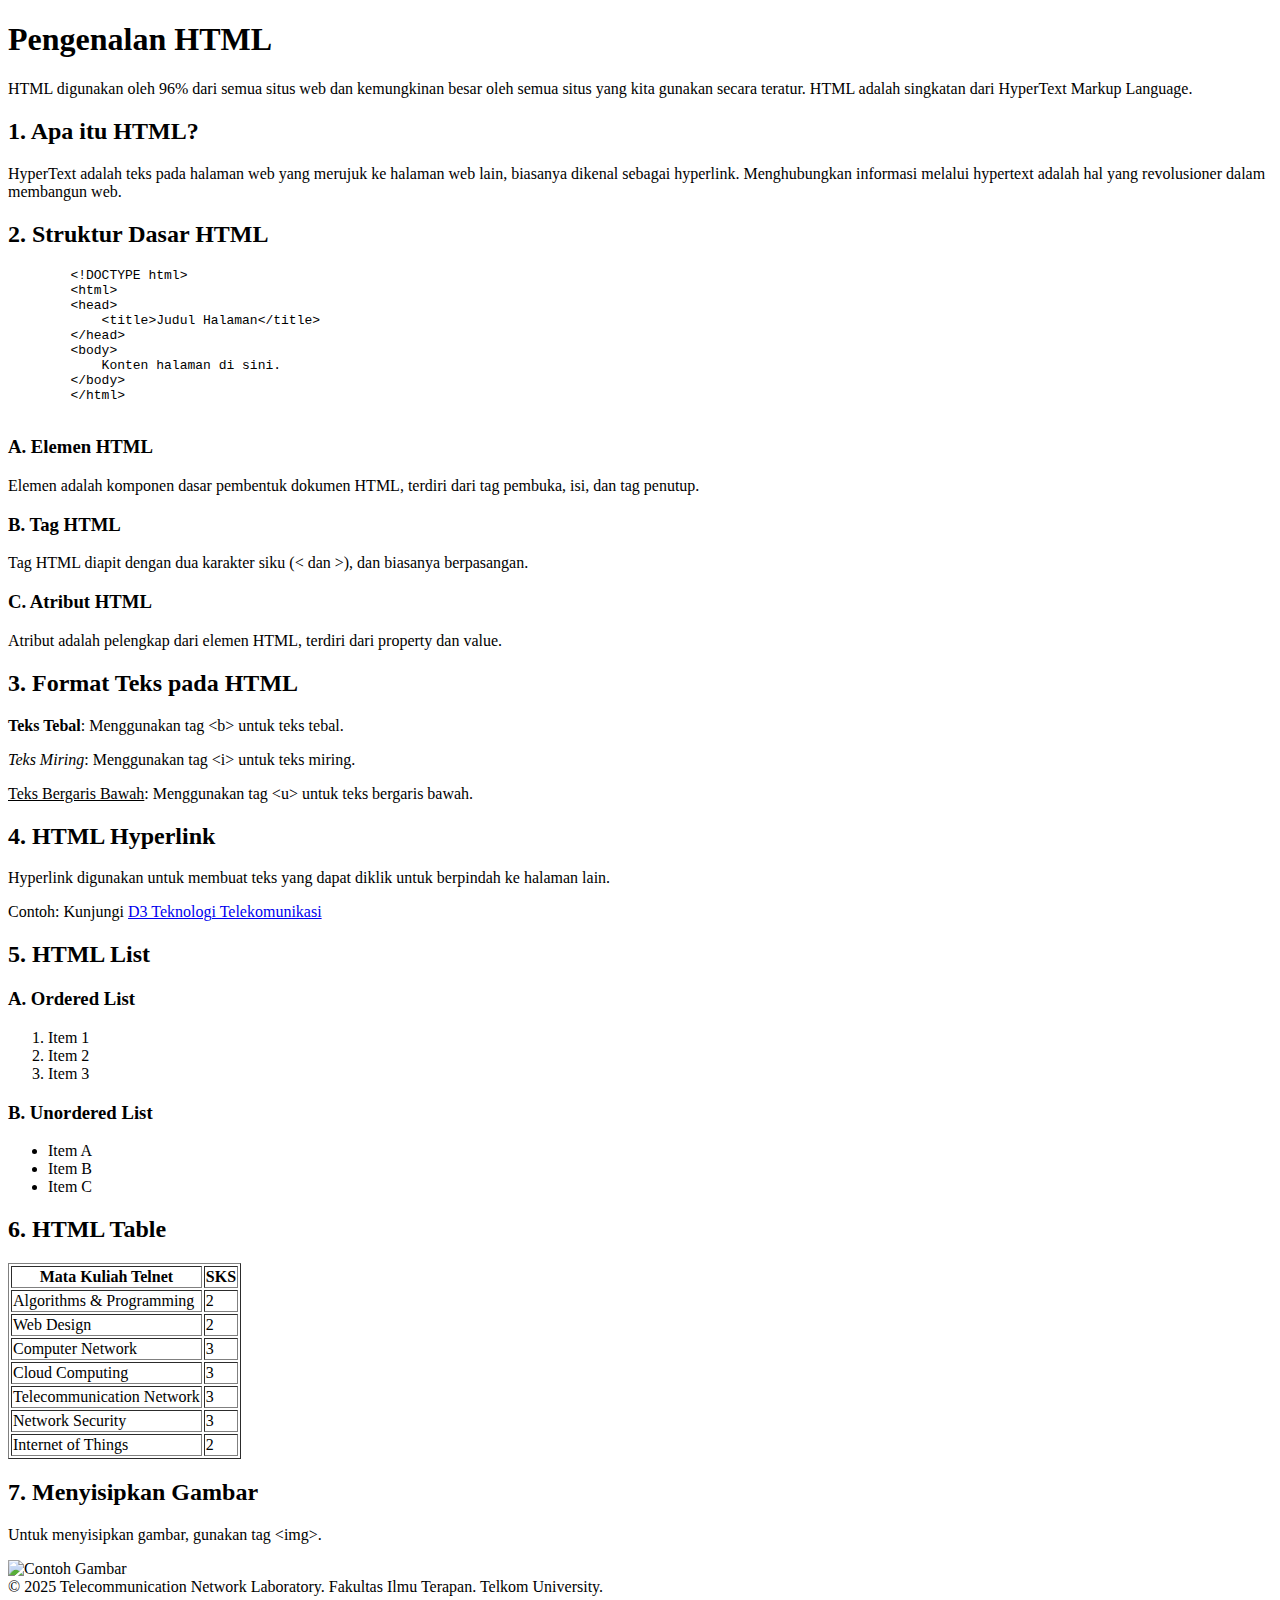
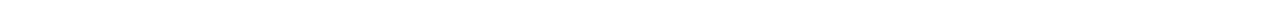
==== web-design/index.html @ 6ea38469 "first commit" ====
<!DOCTYPE html>
<html lang="id">
<head>
    <meta charset="UTF-8">
    <meta name="viewport" content="width=device-width, initial-scale=1.0">
    <title>Pengenalan HTML</title>
</head>
<body>
    <h1>Pengenalan HTML</h1>
    <p>HTML digunakan oleh 96% dari semua situs web dan kemungkinan besar oleh semua situs yang kita gunakan secara teratur. HTML adalah singkatan dari HyperText Markup Language.</p>
    
    <h2>1. Apa itu HTML?</h2>
    <p>HyperText adalah teks pada halaman web yang merujuk ke halaman web lain, biasanya dikenal sebagai hyperlink. Menghubungkan informasi melalui hypertext adalah hal yang revolusioner dalam membangun web.</p>
    
    <h2>2. Struktur Dasar HTML</h2>
    <pre>
        &lt;!DOCTYPE html&gt;
        &lt;html&gt;
        &lt;head&gt;
            &lt;title&gt;Judul Halaman&lt;/title&gt;
        &lt;/head&gt;
        &lt;body&gt;
            Konten halaman di sini.
        &lt;/body&gt;
        &lt;/html&gt;
    </pre>
    
    <h3>A. Elemen HTML</h3>
    <p>Elemen adalah komponen dasar pembentuk dokumen HTML, terdiri dari tag pembuka, isi, dan tag penutup.</p>
    
    <h3>B. Tag HTML</h3>
    <p>Tag HTML diapit dengan dua karakter siku (&lt; dan &gt;), dan biasanya berpasangan.</p>
    
    <h3>C. Atribut HTML</h3>
    <p>Atribut adalah pelengkap dari elemen HTML, terdiri dari property dan value.</p>
    
    <h2>3. Format Teks pada HTML</h2>
    <p><b>Teks Tebal</b>: Menggunakan tag &lt;b&gt; untuk teks tebal.</p>
    <p><i>Teks Miring</i>: Menggunakan tag &lt;i&gt; untuk teks miring.</p>
    <p><u>Teks Bergaris Bawah</u>: Menggunakan tag &lt;u&gt; untuk teks bergaris bawah.</p>
    
    <h2>4. HTML Hyperlink</h2>
    <p>Hyperlink digunakan untuk membuat teks yang dapat diklik untuk berpindah ke halaman lain.</p>
    <p>Contoh: Kunjungi <a href="https://linktr.ee/d3_tekniktelekomunikasi">D3 Teknologi Telekomunikasi</a></p>
    
    <h2>5. HTML List</h2>
    <h3>A. Ordered List</h3>
    <ol>
        <li>Item 1</li>
        <li>Item 2</li>
        <li>Item 3</li>
    </ol>
    
    <h3>B. Unordered List</h3>
    <ul>
        <li>Item A</li>
        <li>Item B</li>
        <li>Item C</li>
    </ul>
    
    <h2>6. HTML Table</h2>
    <table border="1">
        <tr>
            <th>Mata Kuliah Telnet</th>
            <th>SKS</th>
        </tr>
        <tr>
            <td>Algorithms & Programming</td>
            <td>2</td>
        </tr>
        <tr>
            <td>Web Design</td>
            <td>2</td>
        </tr>
        <tr>
            <td>Computer Network</td>
            <td>3</td>
        </tr>
        <tr>
            <td>Cloud Computing</td>
            <td>3</td>
        </tr>
        <tr>
            <td>Telecommunication Network</td>
            <td>3</td>
        </tr>
        <tr>
            <td>Network Security</td>
            <td>3</td>
        </tr>
        <tr>
            <td>Internet of Things</td>
            <td>2</td>
        </tr>
    </table>
    
    <h2>7. Menyisipkan Gambar</h2>
    <p>Untuk menyisipkan gambar, gunakan tag &lt;img&gt;.</p>
    <img src="https://avatars.githubusercontent.com/u/203100969?v=4" alt="Contoh Gambar">

    <footer>&copy; 2025 Telecommunication Network Laboratory. Fakultas Ilmu Terapan. Telkom University.</footer>
    
</body>
</html>
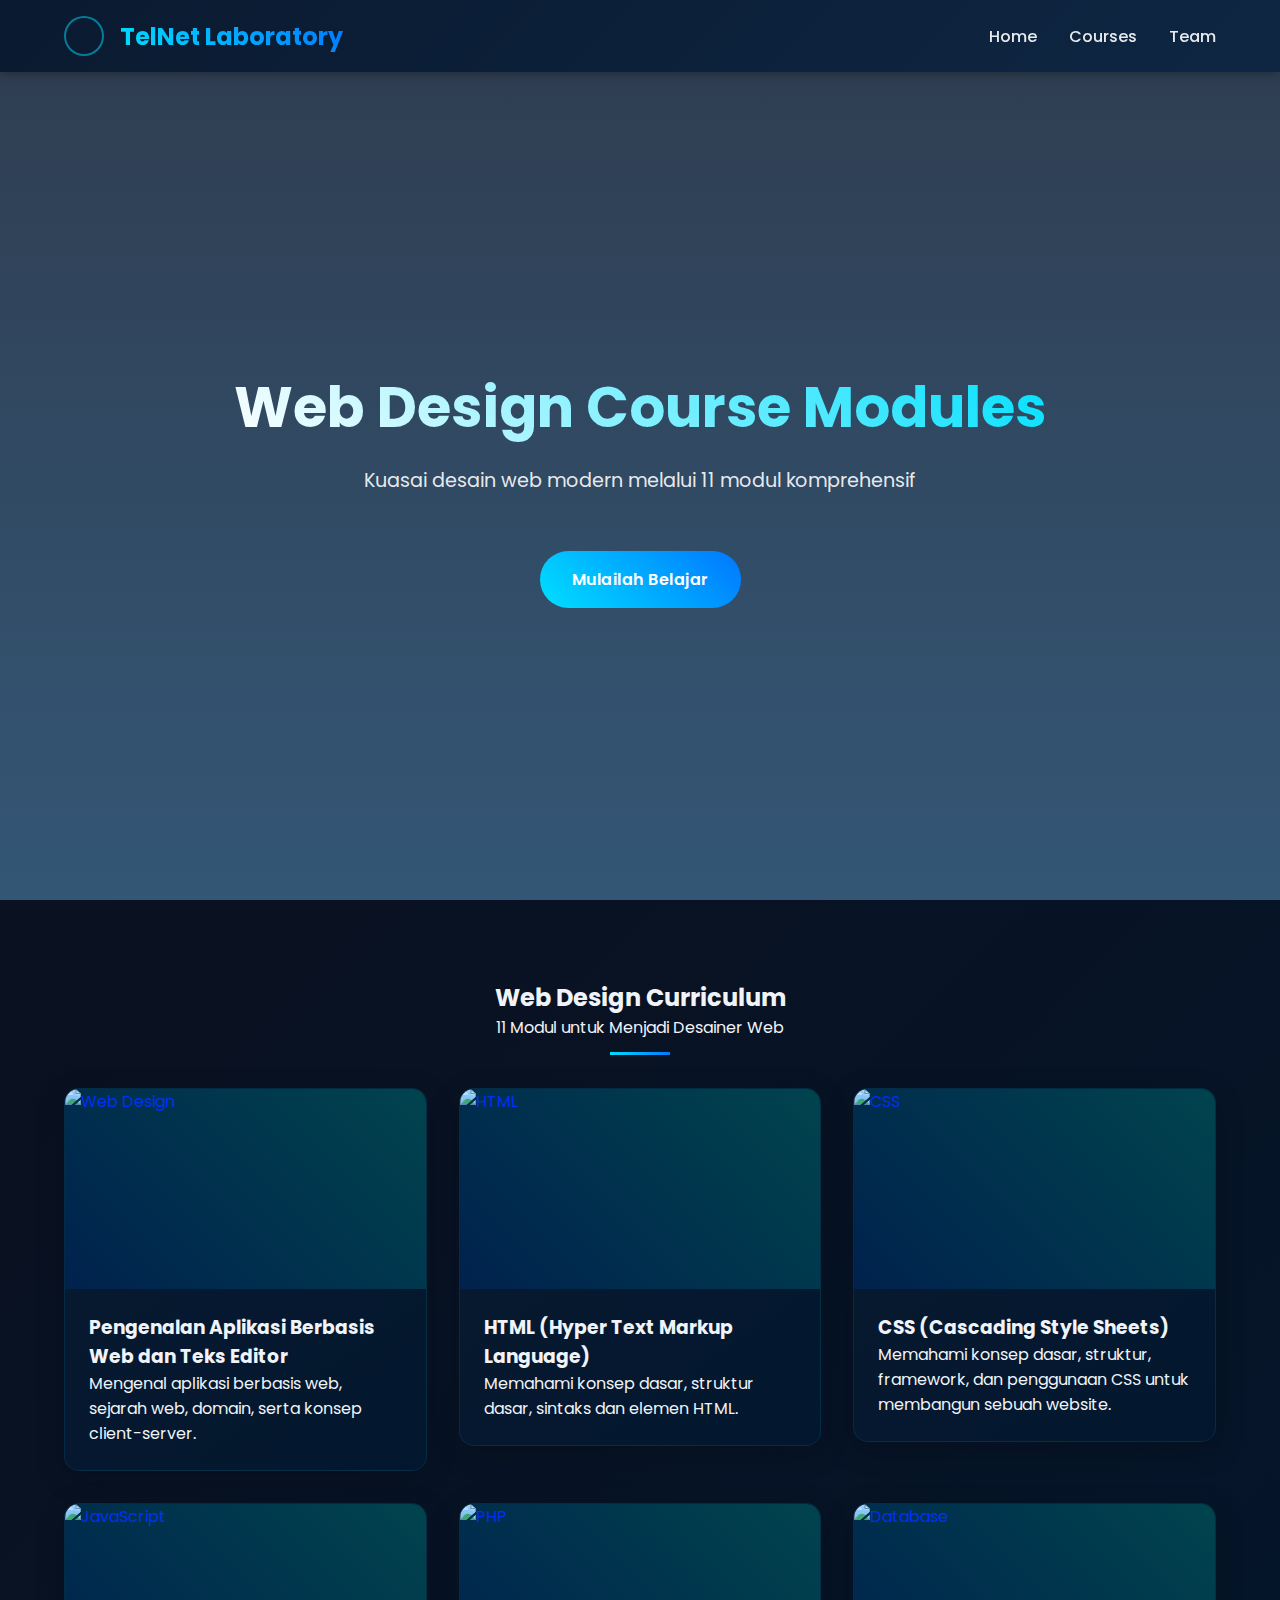
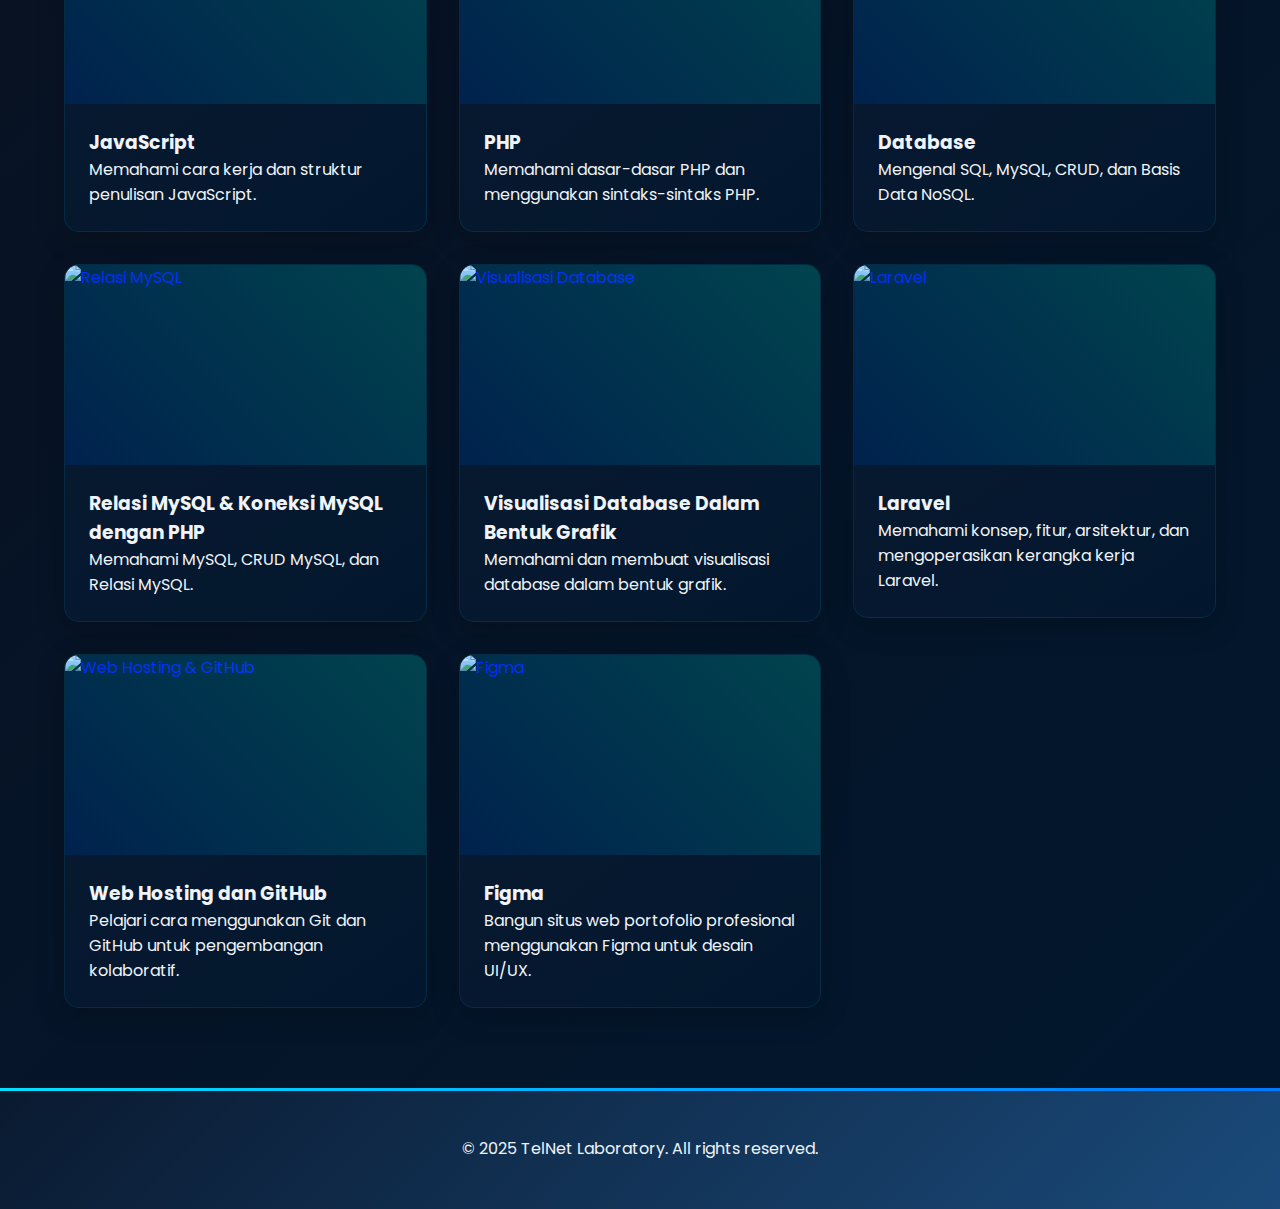
==== commit 0df9c175: "Merge pull request #7 from risnandapascal/main" ====
--- a/web-design/index.html
+++ b/web-design/index.html
@@ -1,104 +1,181 @@
 <!DOCTYPE html>
-<html lang="id">
+<html lang="en">
 <head>
     <meta charset="UTF-8">
     <meta name="viewport" content="width=device-width, initial-scale=1.0">
-    <title>Pengenalan HTML</title>
+    <title>TelNet Laboratory - Web Design Modules</title>
+    <link rel="icon" type="image/x-icon" href="../assets/img/telnet-logo-dark.jpg">
+    <link rel="stylesheet" href="https://cdnjs.cloudflare.com/ajax/libs/font-awesome/6.4.0/css/all.min.css">
+    <link href="https://fonts.googleapis.com/css2?family=Poppins:wght@300;400;500;600;700&display=swap" rel="stylesheet">
+    <link rel="stylesheet" href="style.css">
 </head>
 <body>
-    <h1>Pengenalan HTML</h1>
-    <p>HTML digunakan oleh 96% dari semua situs web dan kemungkinan besar oleh semua situs yang kita gunakan secara teratur. HTML adalah singkatan dari HyperText Markup Language.</p>
-    
-    <h2>1. Apa itu HTML?</h2>
-    <p>HyperText adalah teks pada halaman web yang merujuk ke halaman web lain, biasanya dikenal sebagai hyperlink. Menghubungkan informasi melalui hypertext adalah hal yang revolusioner dalam membangun web.</p>
-    
-    <h2>2. Struktur Dasar HTML</h2>
-    <pre>
-        &lt;!DOCTYPE html&gt;
-        &lt;html&gt;
-        &lt;head&gt;
-            &lt;title&gt;Judul Halaman&lt;/title&gt;
-        &lt;/head&gt;
-        &lt;body&gt;
-            Konten halaman di sini.
-        &lt;/body&gt;
-        &lt;/html&gt;
-    </pre>
-    
-    <h3>A. Elemen HTML</h3>
-    <p>Elemen adalah komponen dasar pembentuk dokumen HTML, terdiri dari tag pembuka, isi, dan tag penutup.</p>
-    
-    <h3>B. Tag HTML</h3>
-    <p>Tag HTML diapit dengan dua karakter siku (&lt; dan &gt;), dan biasanya berpasangan.</p>
-    
-    <h3>C. Atribut HTML</h3>
-    <p>Atribut adalah pelengkap dari elemen HTML, terdiri dari property dan value.</p>
-    
-    <h2>3. Format Teks pada HTML</h2>
-    <p><b>Teks Tebal</b>: Menggunakan tag &lt;b&gt; untuk teks tebal.</p>
-    <p><i>Teks Miring</i>: Menggunakan tag &lt;i&gt; untuk teks miring.</p>
-    <p><u>Teks Bergaris Bawah</u>: Menggunakan tag &lt;u&gt; untuk teks bergaris bawah.</p>
-    
-    <h2>4. HTML Hyperlink</h2>
-    <p>Hyperlink digunakan untuk membuat teks yang dapat diklik untuk berpindah ke halaman lain.</p>
-    <p>Contoh: Kunjungi <a href="https://linktr.ee/d3_tekniktelekomunikasi">D3 Teknologi Telekomunikasi</a></p>
-    
-    <h2>5. HTML List</h2>
-    <h3>A. Ordered List</h3>
-    <ol>
-        <li>Item 1</li>
-        <li>Item 2</li>
-        <li>Item 3</li>
-    </ol>
-    
-    <h3>B. Unordered List</h3>
-    <ul>
-        <li>Item A</li>
-        <li>Item B</li>
-        <li>Item C</li>
-    </ul>
-    
-    <h2>6. HTML Table</h2>
-    <table border="1">
-        <tr>
-            <th>Mata Kuliah Telnet</th>
-            <th>SKS</th>
-        </tr>
-        <tr>
-            <td>Algorithms & Programming</td>
-            <td>2</td>
-        </tr>
-        <tr>
-            <td>Web Design</td>
-            <td>2</td>
-        </tr>
-        <tr>
-            <td>Computer Network</td>
-            <td>3</td>
-        </tr>
-        <tr>
-            <td>Cloud Computing</td>
-            <td>3</td>
-        </tr>
-        <tr>
-            <td>Telecommunication Network</td>
-            <td>3</td>
-        </tr>
-        <tr>
-            <td>Network Security</td>
-            <td>3</td>
-        </tr>
-        <tr>
-            <td>Internet of Things</td>
-            <td>2</td>
-        </tr>
-    </table>
-    
-    <h2>7. Menyisipkan Gambar</h2>
-    <p>Untuk menyisipkan gambar, gunakan tag &lt;img&gt;.</p>
-    <img src="https://avatars.githubusercontent.com/u/203100969?v=4" alt="Contoh Gambar">
+    <header class="header">
+        <nav class="nav-container">
+            <div class="logo-container">
+                <div class="logo-icon"></div>
+                <div class="logo-text">TelNet Laboratory</div>
+            </div>
+            <div class="nav-links">
+                <a href="../index.html">Home</a>
+                <a href="../index.html#courses">Courses</a>
+                <a href="../team.html">Team</a>
+            </div>
+        </nav>
+    </header>
 
-    <footer>&copy; 2025 Telecommunication Network Laboratory. Fakultas Ilmu Terapan. Telkom University.</footer>
-    
+    <section class="hero" id="home">
+        <div class="hero-content">
+            <h1>Web Design Course Modules</h1>
+            <p>Kuasai desain web modern melalui 11 modul komprehensif</p>
+            <a href="#modules" class="cta-button">Mulailah Belajar</a>
+        </div>
+    </section>
+
+    <section class="courses" id="modules">
+        <div class="section-title">
+            <h2>Web Design Curriculum</h2>
+            <p>11 Modul untuk Menjadi Desainer Web</p>
+        </div>
+        <div class="courses-grid">
+            <a href="https://ricaldocs.github.io/assets/moduls/web_design/modul-1.pdf" target="_blank">
+                <div class="course-card">
+                    <div class="course-image">
+                        <img src="https://external-content.duckduckgo.com/iu/?u=https%3A%2F%2Fwallpapers.com%2Fimages%2Ffeatured%2Fsocial-media-apps-dgwr9vwvb0svnu9w.jpg&f=1&nofb=1&ipt=4747cd0fb199b23c975132f99211837ca5372b4fb693c6feb9744f55bca6ecd3&ipo=images" alt="Web Design">
+                    </div>
+                    <div class="course-content">
+                        <h3>Pengenalan Aplikasi Berbasis Web dan Teks Editor</h3>
+                        <p>Mengenal aplikasi berbasis web, sejarah web, domain, serta konsep client-server.</p>
+                    </div>
+                </div>
+            </a>
+
+            <a href="https://ricaldocs.github.io/assets/moduls/web_design/modul-2.pdf" target="_blank">
+                <div class="course-card">
+                    <div class="course-image">
+                        <img src="https://external-content.duckduckgo.com/iu/?u=https%3A%2F%2Fwallpaperaccess.com%2Ffull%2F4868336.jpg&f=1&nofb=1&ipt=b43122d1468d96a67d6cee5ca5f7d4a873f56224ec7c8a37dc1163df9cd5665b&ipo=images" alt="HTML">
+                    </div>
+                    <div class="course-content">
+                        <h3>HTML (Hyper Text Markup Language)</h3>
+                        <p>Memahami konsep dasar, struktur dasar, sintaks dan elemen HTML.</p>
+                    </div>
+                </div>
+            </a>
+
+            <a href="https://ricaldocs.github.io/assets/moduls/web_design/modul-3.pdf" target="_blank">
+                <div class="course-card">
+                    <div class="course-image">
+                        <img src="https://external-content.duckduckgo.com/iu/?u=https%3A%2F%2Fwallpapercave.com%2Fwp%2Fwp3181452.jpg&f=1&nofb=1&ipt=ce7bce1da7b88d8b4beee6abdf4615903c7f661d86c93628420bfdb1017598ee&ipo=images" alt="CSS">
+                    </div>
+                    <div class="course-content">
+                        <h3>CSS (Cascading Style Sheets)</h3>
+                        <p>Memahami konsep dasar, struktur, framework, dan penggunaan CSS untuk membangun sebuah website.</p>
+                    </div>
+                </div>
+            </a>
+
+            <a href="https://ricaldocs.github.io/assets/moduls/web_design/modul-7.pdf" target="_blank">
+                <div class="course-card">
+                    <div class="course-image">
+                        <img src="https://wallpaperaccess.com/full/1555172.jpg" alt="JavaScript">
+                    </div>
+                    <div class="course-content">
+                        <h3>JavaScript</h3>
+                        <p>Memahami cara kerja dan struktur penulisan JavaScript.</p>
+                    </div>
+                </div>
+            </a>
+
+            <a href="https://ricaldocs.github.io/assets/moduls/web_design/modul-4.pdf" target="_blank">
+                <div class="course-card">
+                    <div class="course-image">
+                        <img src="https://external-content.duckduckgo.com/iu/?u=https%3A%2F%2Fwallpaperaccess.com%2Ffull%2F3255123.jpg&f=1&nofb=1&ipt=92653814b5b720a8f653c5622a86d8b52ac75fe63b7ef098240da6102537a515&ipo=images" alt="PHP">
+                    </div>
+                    <div class="course-content">
+                        <h3>PHP</h3>
+                        <p>Memahami dasar-dasar PHP dan menggunakan sintaks-sintaks PHP.</p>
+                    </div>
+                </div>
+            </a>
+
+            <a href="https://ricaldocs.github.io/assets/moduls/web_design/modul-5.pdf" target="_blank">
+                <div class="course-card">
+                    <div class="course-image">
+                        <img src="https://external-content.duckduckgo.com/iu/?u=https%3A%2F%2Fwallpapers.com%2Fimages%2Fhd%2Fminimalist-database-icon-cycnflysweg912mv.jpg&f=1&nofb=1&ipt=a36bf2b727966da1ca93358b84590532ced69bbb4f05be33c3d9204c04db8c2d&ipo=images" alt="Database">
+                    </div>
+                    <div class="course-content">
+                        <h3>Database</h3>
+                        <p>Mengenal SQL, MySQL, CRUD, dan Basis Data NoSQL.</p>
+                    </div>
+                </div>
+            </a>
+
+            <a href="https://ricaldocs.github.io/assets/moduls/web_design/modul-6.pdf" target="_blank">
+                <div class="course-card">
+                    <div class="course-image">
+                        <img src="https://external-content.duckduckgo.com/iu/?u=https%3A%2F%2Fimg00.deviantart.net%2Fd288%2Fi%2F2016%2F016%2F8%2F4%2Fmysql_wallpaper_by_milesandryprower-d9o6y9z.png&f=1&nofb=1&ipt=13e07102f605f4d4152070e2494550a40f47973975310b21392000fec395e01d&ipo=images" alt="Relasi MySQL">
+                    </div>
+                    <div class="course-content">
+                        <h3>Relasi MySQL & Koneksi MySQL dengan PHP</h3>
+                        <p>Memahami MySQL, CRUD MySQL, dan Relasi MySQL.</p>
+                    </div>
+                </div>
+            </a>
+
+            <a href="https://ricaldocs.github.io/assets/moduls/web_design/modul-8.pdf" target="_blank">
+                <div class="course-card">
+                    <div class="course-image">
+                        <img src="https://external-content.duckduckgo.com/iu/?u=https%3A%2F%2Fwallpaperaccess.com%2Ffull%2F11145024.jpg&f=1&nofb=1&ipt=0c912e7c778ece89fc9e1e238af0891f0cf727282c58a9fbb72d6ab74599da10&ipo=images" alt="Visualisasi Database">
+                    </div>
+                    <div class="course-content">
+                        <h3>Visualisasi Database Dalam Bentuk Grafik</h3>
+                        <p>Memahami dan membuat visualisasi database dalam bentuk grafik.</p>
+                    </div>
+                </div>
+            </a>
+
+            <a href="https://ricaldocs.github.io/assets/moduls/web_design/modul-10.pdf" target="_blank">
+                <div class="course-card">
+                    <div class="course-image">
+                        <img src="https://external-content.duckduckgo.com/iu/?u=https%3A%2F%2Fimages3.alphacoders.com%2F137%2Fthumb-1920-1376383.jpg&f=1&nofb=1&ipt=db84530955bf01ceadec679b554f14702977e47c1bc742a687a916bc72fb79ef&ipo=images" alt="Laravel">
+                    </div>
+                    <div class="course-content">
+                        <h3>Laravel</h3>
+                        <p>Memahami konsep, fitur, arsitektur, dan mengoperasikan kerangka kerja Laravel.</p>
+                    </div>
+                </div>
+            </a>
+
+            <a href="https://ricaldocs.github.io/assets/moduls/web_design/modul-9.pdf" target="_blank">
+                <div class="course-card">
+                    <div class="course-image">
+                        <img src="https://external-content.duckduckgo.com/iu/?u=https%3A%2F%2Fwallpaperbat.com%2Fimg%2F8622048-git-and-github-at-work.jpg&f=1&nofb=1&ipt=3d3e01ea6d457fb58fcde55c8620cc7c1bada8a5ef250e6d1ceddb3ee30253d4&ipo=images" alt="Web Hosting & GitHub">
+                    </div>
+                    <div class="course-content">
+                        <h3>Web Hosting dan GitHub</h3>
+                        <p>Pelajari cara menggunakan Git dan GitHub untuk pengembangan kolaboratif.</p>
+                    </div>
+                </div>
+            </a>
+
+            <a href="https://ricaldocs.github.io/assets/moduls/web_design/modul-11.pdf" target="_blank">
+                <div class="course-card">
+                    <div class="course-image">
+                        <img src="https://external-content.duckduckgo.com/iu/?u=https%3A%2F%2Fwallpaperaccess.com%2Ffull%2F9432775.png&f=1&nofb=1&ipt=938ebbb42627fd7fb8675520edcbb762a04a1f6e46b45e4f4763c92aed15c3df&ipo=images" alt="Figma">
+                    </div>
+                    <div class="course-content">
+                        <h3>Figma</h3>
+                        <p>Bangun situs web portofolio profesional menggunakan Figma untuk desain UI/UX.</p>
+                    </div>
+                </div>
+            </a>
+        </div>
+    </section>
+
+    <footer class="footer">
+        <p>© 2025 TelNet Laboratory. All rights reserved.</p>
+    </footer>
+
+    <script src="script.js"></script>
 </body>
-</html>
+</html>--- a/web-design/style.css
+++ b/web-design/style.css
@@ -0,0 +1,336 @@
+html {
+    scroll-behavior: smooth;
+}
+
+* {
+    margin: 0;
+    padding: 0;
+    box-sizing: border-box;
+    font-family: 'Poppins', sans-serif;
+}
+
+:root {
+    --primary-gradient: linear-gradient(135deg, #0a1a30 0%, #1a4a7a 100%);
+    --accent-gradient: linear-gradient(45deg, #00e0ff 0%, #0077ff 100%);
+    --cyber-teal: #00e0ff;
+    --deep-space: #0a1a30;
+    --network-blue: #0077ff;
+    --text-color: #f0f4f8;
+    --section-bg: linear-gradient(135deg, #0a1120 0%, #02172e 100%);
+}
+
+.header {
+    background: var(--primary-gradient);
+    padding: 1rem 5%;
+    position: fixed;
+    width: 100%;
+    z-index: 1000;
+    box-shadow: 0 2px 10px rgba(0,0,0,0.3);
+    background-size: 400% 400%;
+    animation: gradientFlow 15s ease infinite;
+}
+
+.nav-container {
+    display: flex;
+    justify-content: space-between;
+    align-items: center;
+    max-width: 1200px;
+    margin: 0 auto;
+}
+
+.logo-container {
+    display: flex;
+    align-items: center;
+    gap: 1rem;
+}
+
+.logo-icon {
+    width: 40px;
+    height: 40px;
+    border-radius: 50%;
+    background: url('https://avatars.githubusercontent.com/u/203100969?v=4') center/cover;
+    display: flex;
+    align-items: center;
+    justify-content: center;
+    border: 2px solid rgba(0,224,255,0.5);
+}
+
+.logo-text {
+    color: white;
+    font-size: 1.5rem;
+    font-weight: 700;
+    background: var(--accent-gradient);
+    -webkit-background-clip: text;
+    -webkit-text-fill-color: transparent;
+}
+
+.nav-links {
+    display: flex;
+    gap: 2rem;
+}
+
+.nav-links a {
+    color: rgba(255,255,255,0.9);
+    text-decoration: none;
+    font-weight: 500;
+    transition: all 0.3s ease;
+    position: relative;
+}
+
+.nav-links a::after {
+    content: '';
+    position: absolute;
+    bottom: -5px;
+    left: 0;
+    width: 0;
+    height: 2px;
+    background: var(--cyber-teal);
+    transition: width 0.3s ease;
+}
+
+.nav-links a:hover {
+    color: var(--cyber-teal);
+}
+
+.nav-links a:hover::after {
+    width: 100%;
+}
+
+.hero {
+    height: 100vh;
+    background: linear-gradient(rgba(10,26,48,0.85), rgba(16,57,94,0.85)),
+                url('../assets/img/web-design.jpg') center/cover;
+    display: flex;
+    align-items: center;
+    justify-content: center;
+    text-align: center;
+    color: var(--text-color);
+    padding-top: 80px;
+}
+
+.hero-content h1 {
+    font-size: 3.5rem;
+    margin-bottom: 1rem;
+    background: linear-gradient(45deg, #fff 0%, var(--cyber-teal) 100%);
+    -webkit-background-clip: text;
+    -webkit-text-fill-color: transparent;
+}
+
+.hero-content p {
+    font-size: 1.2rem;
+    max-width: 600px;
+    margin: 0 auto 2rem;
+    color: rgba(255,255,255,0.9);
+}
+
+.courses {
+    padding: 5rem 5%;
+    background: var(--section-bg);
+}
+
+.section-title {
+    text-align: center;
+    margin-bottom: 3rem;
+    color: var(--text-color);
+    position: relative;
+}
+
+.section-title::after {
+    content: '';
+    position: absolute;
+    bottom: -15px;
+    left: 50%;
+    transform: translateX(-50%);
+    width: 60px;
+    height: 3px;
+    background: var(--accent-gradient);
+}
+
+.courses-grid {
+    display: grid;
+    grid-template-columns: repeat(auto-fit, minmax(300px, 1fr));
+    gap: 2rem;
+    max-width: 1200px;
+    margin: 0 auto;
+}
+
+.courses-grid a {
+    text-decoration: none;
+}
+
+.course-card {
+    background: linear-gradient(145deg, #0a1a30 0%, #02172e 100%);
+    border-radius: 15px;
+    overflow: hidden;
+    box-shadow: 0 8px 30px rgba(0,0,0,0.2);
+    transition: transform 0.3s ease;
+    border: 1px solid rgba(0,224,255,0.1);
+}
+
+.course-card:hover {
+    transform: translateY(-10px);
+}
+
+.course-image {
+    height: 200px;
+    background: #000;
+    overflow: hidden;
+    position: relative;
+}
+
+.course-image::after {
+    content: '';
+    position: absolute;
+    top: 0;
+    left: 0;
+    width: 100%;
+    height: 100%;
+    background: linear-gradient(45deg, rgba(0,112,255,0.3) 0%, rgba(0,224,255,0.3) 100%);
+}
+
+.course-image img {
+    width: 100%;
+    height: 100%;
+    object-fit: cover;
+}
+
+.course-content {
+    padding: 1.5rem;
+    color: var(--text-color);
+}
+
+.team {
+    padding: 5rem 5%;
+    background: linear-gradient(135deg, #02172e 0%, #030d1c 100%);
+}
+
+.team-grid {
+    color: #f0f4f8;
+    display: grid;
+    grid-template-columns: repeat(auto-fit, minmax(250px, 1fr));
+    gap: 2rem;
+    max-width: 1200px;
+    margin: 2rem auto 0;
+}
+
+.team-member {
+    text-align: center;
+    padding: 2rem;
+    background: linear-gradient(145deg, #0a1a30 0%, #02172e 100%);
+    border-radius: 15px;
+    box-shadow: 0 8px 30px rgba(0,0,0,0.2);
+    border: 1px solid rgba(0,224,255,0.1);
+}
+
+.member-photo {
+    width: 150px;
+    height: 150px;
+    border-radius: 50%;
+    margin: 0 auto 1rem;
+    overflow: hidden;
+    border: 3px solid var(--cyber-teal);
+    box-shadow: 0 0 20px rgba(0,224,255,0.3);
+}
+
+.member-photo img {
+    width: 100%;
+    height: 100%;
+    object-fit: cover;
+}
+
+.social-links {
+    margin-top: 1.5rem;
+    display: flex;
+    justify-content: center;
+    gap: 1.5rem;
+}
+
+.social-links a {
+    color: var(--text-color);
+    transition: all 0.3s ease;
+    font-size: 1.2rem;
+}
+
+.social-links a:hover {
+    color: var(--cyber-teal);
+    transform: translateY(-3px);
+}
+
+.footer {
+    background: var(--primary-gradient);
+    color: var(--text-color);
+    padding: 3rem 5%;
+    text-align: center;
+    position: relative;
+}
+
+.footer::before {
+    content: '';
+    position: absolute;
+    top: 0;
+    left: 0;
+    width: 100%;
+    height: 3px;
+    background: var(--accent-gradient);
+}
+
+@media (max-width: 768px) {
+    .nav-links {
+        display: none;
+    }
+
+    .hero-content h1 {
+        font-size: 20px;
+    }
+
+    .courses-grid {
+        grid-template-columns: 1fr;
+    }
+}
+
+.cta-button {
+    display: inline-block;
+    padding: 1rem 2rem;
+    background: var(--accent-gradient);
+    color: white;
+    text-decoration: none;
+    border-radius: 50px;
+    margin-top: 1.5rem;
+    transition: all 0.3s ease;
+    border: none;
+    position: relative;
+    overflow: hidden;
+    font-weight: 600;
+    letter-spacing: 0.5px;
+}
+
+.cta-button::after {
+    content: '';
+    position: absolute;
+    top: 0;
+    left: -100%;
+    width: 100%;
+    height: 100%;
+    background: linear-gradient(
+        90deg,
+        transparent,
+        rgba(255,255,255,0.2),
+        transparent
+    );
+    transition: 0.5s;
+}
+
+.cta-button:hover {
+    box-shadow: 0 0 20px rgba(0,224,255,0.4);
+    transform: translateY(-2px);
+}
+
+.cta-button:hover::after {
+    left: 100%;
+}
+
+@keyframes gradientFlow {
+    0% { background-position: 0% 50%; }
+    50% { background-position: 100% 50%; }
+    100% { background-position: 0% 50%; }
+}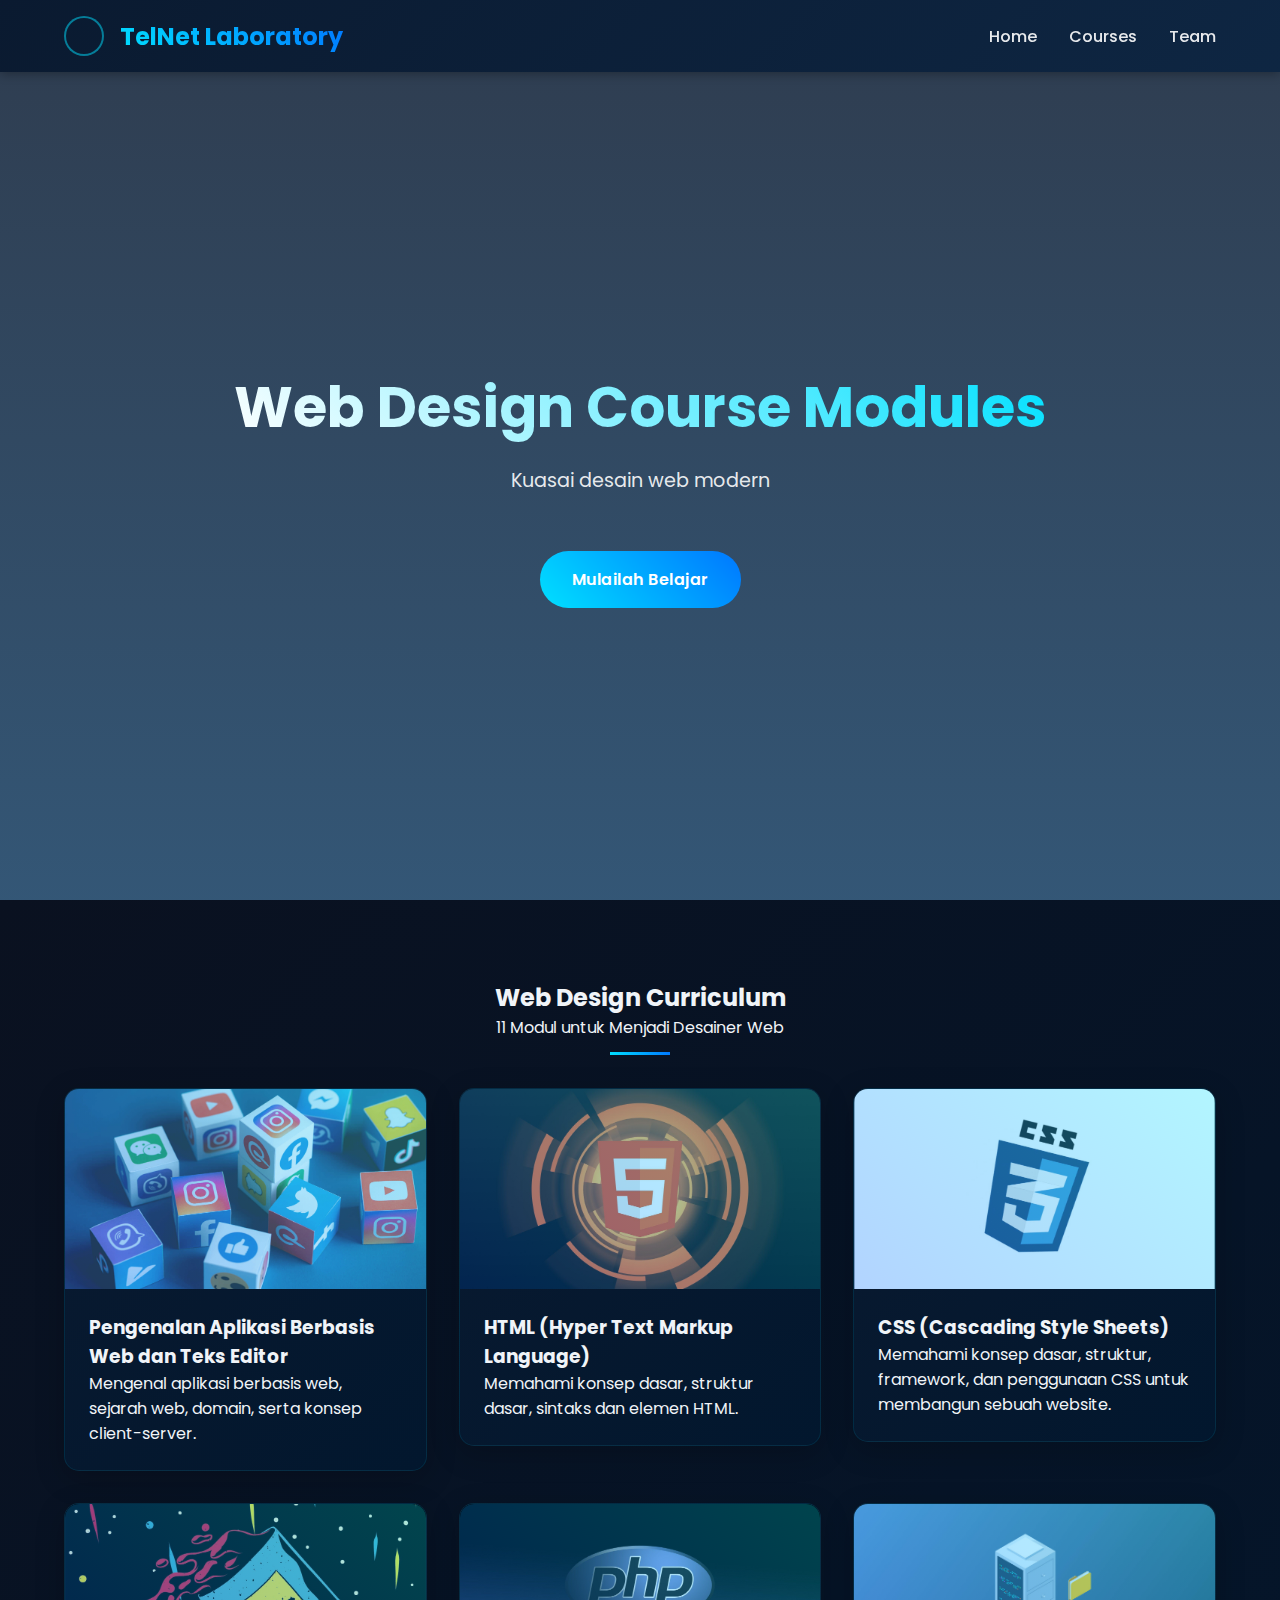
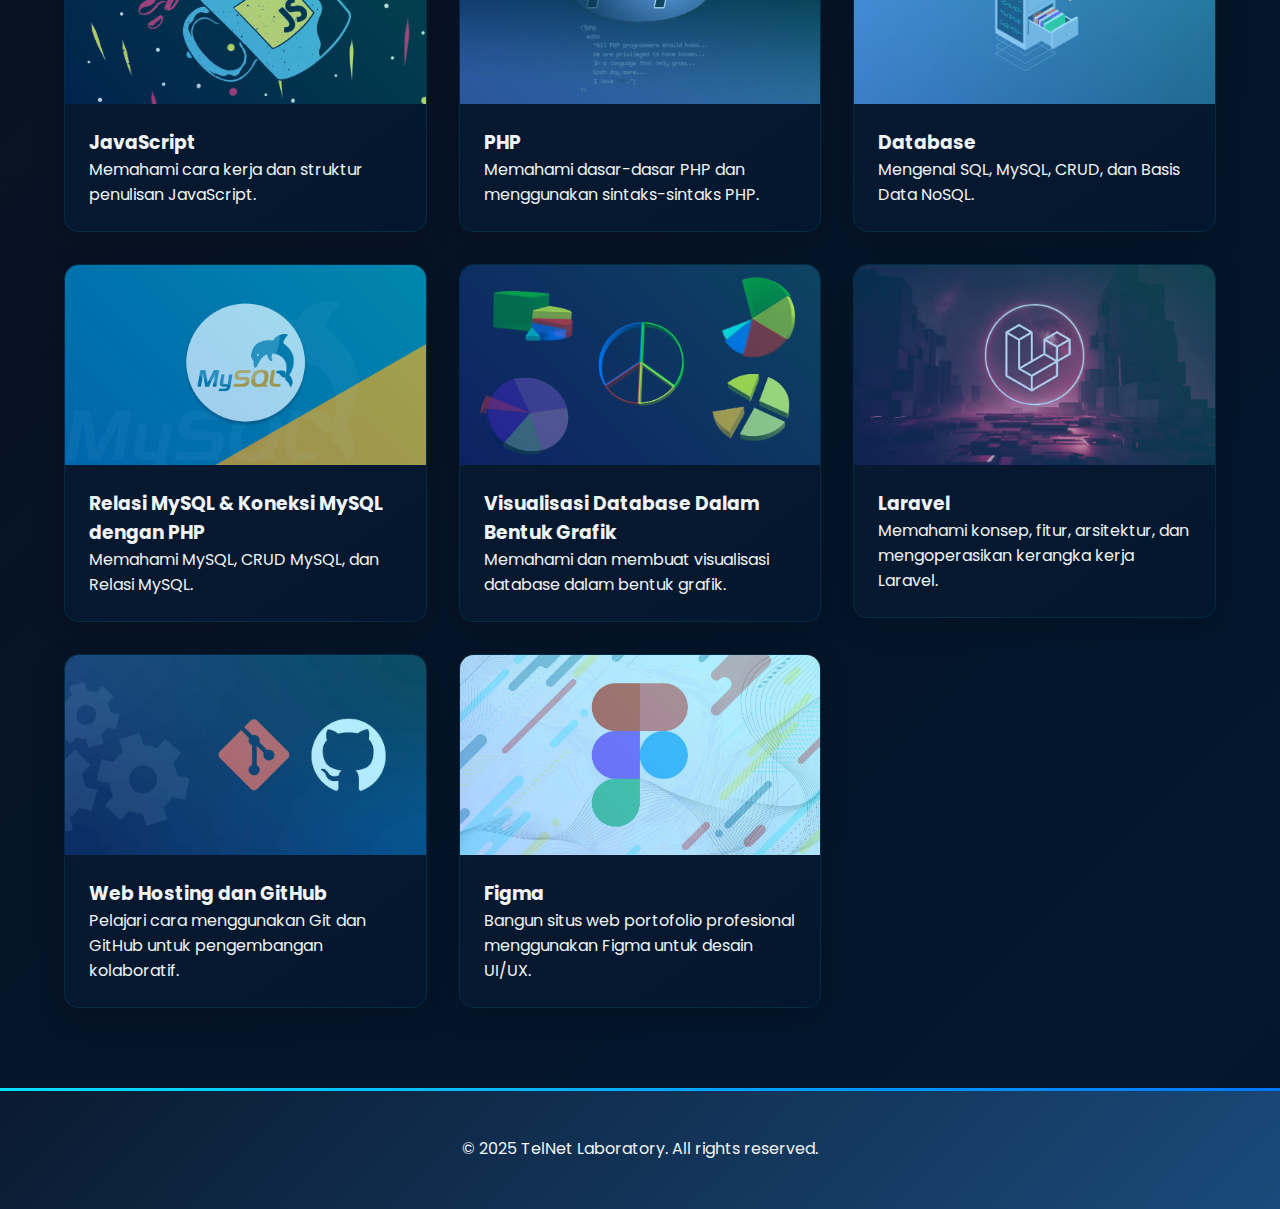
==== commit dfe1064c: "add modul" ====
--- a/web-design/index.html
+++ b/web-design/index.html
@@ -27,7 +27,7 @@
     <section class="hero" id="home">
         <div class="hero-content">
             <h1>Web Design Course Modules</h1>
-            <p>Kuasai desain web modern melalui 11 modul komprehensif</p>
+            <p>Kuasai desain web modern</p>
             <a href="#modules" class="cta-button">Mulailah Belajar</a>
         </div>
     </section>
@@ -41,7 +41,7 @@
             <a href="https://ricaldocs.github.io/assets/moduls/web_design/modul-1.pdf" target="_blank">
                 <div class="course-card">
                     <div class="course-image">
-                        <img src="https://external-content.duckduckgo.com/iu/?u=https%3A%2F%2Fwallpapers.com%2Fimages%2Ffeatured%2Fsocial-media-apps-dgwr9vwvb0svnu9w.jpg&f=1&nofb=1&ipt=4747cd0fb199b23c975132f99211837ca5372b4fb693c6feb9744f55bca6ecd3&ipo=images" alt="Web Design">
+                        <img src="img/web-design.jpg" alt="Web Design">
                     </div>
                     <div class="course-content">
                         <h3>Pengenalan Aplikasi Berbasis Web dan Teks Editor</h3>
@@ -53,7 +53,7 @@
             <a href="https://ricaldocs.github.io/assets/moduls/web_design/modul-2.pdf" target="_blank">
                 <div class="course-card">
                     <div class="course-image">
-                        <img src="https://external-content.duckduckgo.com/iu/?u=https%3A%2F%2Fwallpaperaccess.com%2Ffull%2F4868336.jpg&f=1&nofb=1&ipt=b43122d1468d96a67d6cee5ca5f7d4a873f56224ec7c8a37dc1163df9cd5665b&ipo=images" alt="HTML">
+                        <img src="img/html.jpg" alt="HTML">
                     </div>
                     <div class="course-content">
                         <h3>HTML (Hyper Text Markup Language)</h3>
@@ -65,7 +65,7 @@
             <a href="https://ricaldocs.github.io/assets/moduls/web_design/modul-3.pdf" target="_blank">
                 <div class="course-card">
                     <div class="course-image">
-                        <img src="https://external-content.duckduckgo.com/iu/?u=https%3A%2F%2Fwallpapercave.com%2Fwp%2Fwp3181452.jpg&f=1&nofb=1&ipt=ce7bce1da7b88d8b4beee6abdf4615903c7f661d86c93628420bfdb1017598ee&ipo=images" alt="CSS">
+                        <img src="img/css.jpg" alt="CSS">
                     </div>
                     <div class="course-content">
                         <h3>CSS (Cascading Style Sheets)</h3>
@@ -77,7 +77,7 @@
             <a href="https://ricaldocs.github.io/assets/moduls/web_design/modul-7.pdf" target="_blank">
                 <div class="course-card">
                     <div class="course-image">
-                        <img src="https://wallpaperaccess.com/full/1555172.jpg" alt="JavaScript">
+                        <img src="img/javascript.jpg" alt="JavaScript">
                     </div>
                     <div class="course-content">
                         <h3>JavaScript</h3>
@@ -89,7 +89,7 @@
             <a href="https://ricaldocs.github.io/assets/moduls/web_design/modul-4.pdf" target="_blank">
                 <div class="course-card">
                     <div class="course-image">
-                        <img src="https://external-content.duckduckgo.com/iu/?u=https%3A%2F%2Fwallpaperaccess.com%2Ffull%2F3255123.jpg&f=1&nofb=1&ipt=92653814b5b720a8f653c5622a86d8b52ac75fe63b7ef098240da6102537a515&ipo=images" alt="PHP">
+                        <img src="img/php.jpg" alt="PHP">
                     </div>
                     <div class="course-content">
                         <h3>PHP</h3>
@@ -101,7 +101,7 @@
             <a href="https://ricaldocs.github.io/assets/moduls/web_design/modul-5.pdf" target="_blank">
                 <div class="course-card">
                     <div class="course-image">
-                        <img src="https://external-content.duckduckgo.com/iu/?u=https%3A%2F%2Fwallpapers.com%2Fimages%2Fhd%2Fminimalist-database-icon-cycnflysweg912mv.jpg&f=1&nofb=1&ipt=a36bf2b727966da1ca93358b84590532ced69bbb4f05be33c3d9204c04db8c2d&ipo=images" alt="Database">
+                        <img src="img/database.jpg" alt="Database">
                     </div>
                     <div class="course-content">
                         <h3>Database</h3>
@@ -113,7 +113,7 @@
             <a href="https://ricaldocs.github.io/assets/moduls/web_design/modul-6.pdf" target="_blank">
                 <div class="course-card">
                     <div class="course-image">
-                        <img src="https://external-content.duckduckgo.com/iu/?u=https%3A%2F%2Fimg00.deviantart.net%2Fd288%2Fi%2F2016%2F016%2F8%2F4%2Fmysql_wallpaper_by_milesandryprower-d9o6y9z.png&f=1&nofb=1&ipt=13e07102f605f4d4152070e2494550a40f47973975310b21392000fec395e01d&ipo=images" alt="Relasi MySQL">
+                        <img src="img/mysql.png" alt="Relasi MySQL">
                     </div>
                     <div class="course-content">
                         <h3>Relasi MySQL & Koneksi MySQL dengan PHP</h3>
@@ -125,7 +125,7 @@
             <a href="https://ricaldocs.github.io/assets/moduls/web_design/modul-8.pdf" target="_blank">
                 <div class="course-card">
                     <div class="course-image">
-                        <img src="https://external-content.duckduckgo.com/iu/?u=https%3A%2F%2Fwallpaperaccess.com%2Ffull%2F11145024.jpg&f=1&nofb=1&ipt=0c912e7c778ece89fc9e1e238af0891f0cf727282c58a9fbb72d6ab74599da10&ipo=images" alt="Visualisasi Database">
+                        <img src="img/pie-charts.jpg" alt="Visualisasi Database">
                     </div>
                     <div class="course-content">
                         <h3>Visualisasi Database Dalam Bentuk Grafik</h3>
@@ -137,7 +137,7 @@
             <a href="https://ricaldocs.github.io/assets/moduls/web_design/modul-10.pdf" target="_blank">
                 <div class="course-card">
                     <div class="course-image">
-                        <img src="https://external-content.duckduckgo.com/iu/?u=https%3A%2F%2Fimages3.alphacoders.com%2F137%2Fthumb-1920-1376383.jpg&f=1&nofb=1&ipt=db84530955bf01ceadec679b554f14702977e47c1bc742a687a916bc72fb79ef&ipo=images" alt="Laravel">
+                        <img src="img/laravel.jpg" alt="Laravel">
                     </div>
                     <div class="course-content">
                         <h3>Laravel</h3>
@@ -149,7 +149,7 @@
             <a href="https://ricaldocs.github.io/assets/moduls/web_design/modul-9.pdf" target="_blank">
                 <div class="course-card">
                     <div class="course-image">
-                        <img src="https://external-content.duckduckgo.com/iu/?u=https%3A%2F%2Fwallpaperbat.com%2Fimg%2F8622048-git-and-github-at-work.jpg&f=1&nofb=1&ipt=3d3e01ea6d457fb58fcde55c8620cc7c1bada8a5ef250e6d1ceddb3ee30253d4&ipo=images" alt="Web Hosting & GitHub">
+                        <img src="img/github.jpg" alt="Web Hosting & GitHub">
                     </div>
                     <div class="course-content">
                         <h3>Web Hosting dan GitHub</h3>
@@ -161,7 +161,7 @@
             <a href="https://ricaldocs.github.io/assets/moduls/web_design/modul-11.pdf" target="_blank">
                 <div class="course-card">
                     <div class="course-image">
-                        <img src="https://external-content.duckduckgo.com/iu/?u=https%3A%2F%2Fwallpaperaccess.com%2Ffull%2F9432775.png&f=1&nofb=1&ipt=938ebbb42627fd7fb8675520edcbb762a04a1f6e46b45e4f4763c92aed15c3df&ipo=images" alt="Figma">
+                        <img src="img/figma.png" alt="Figma">
                     </div>
                     <div class="course-content">
                         <h3>Figma</h3>
